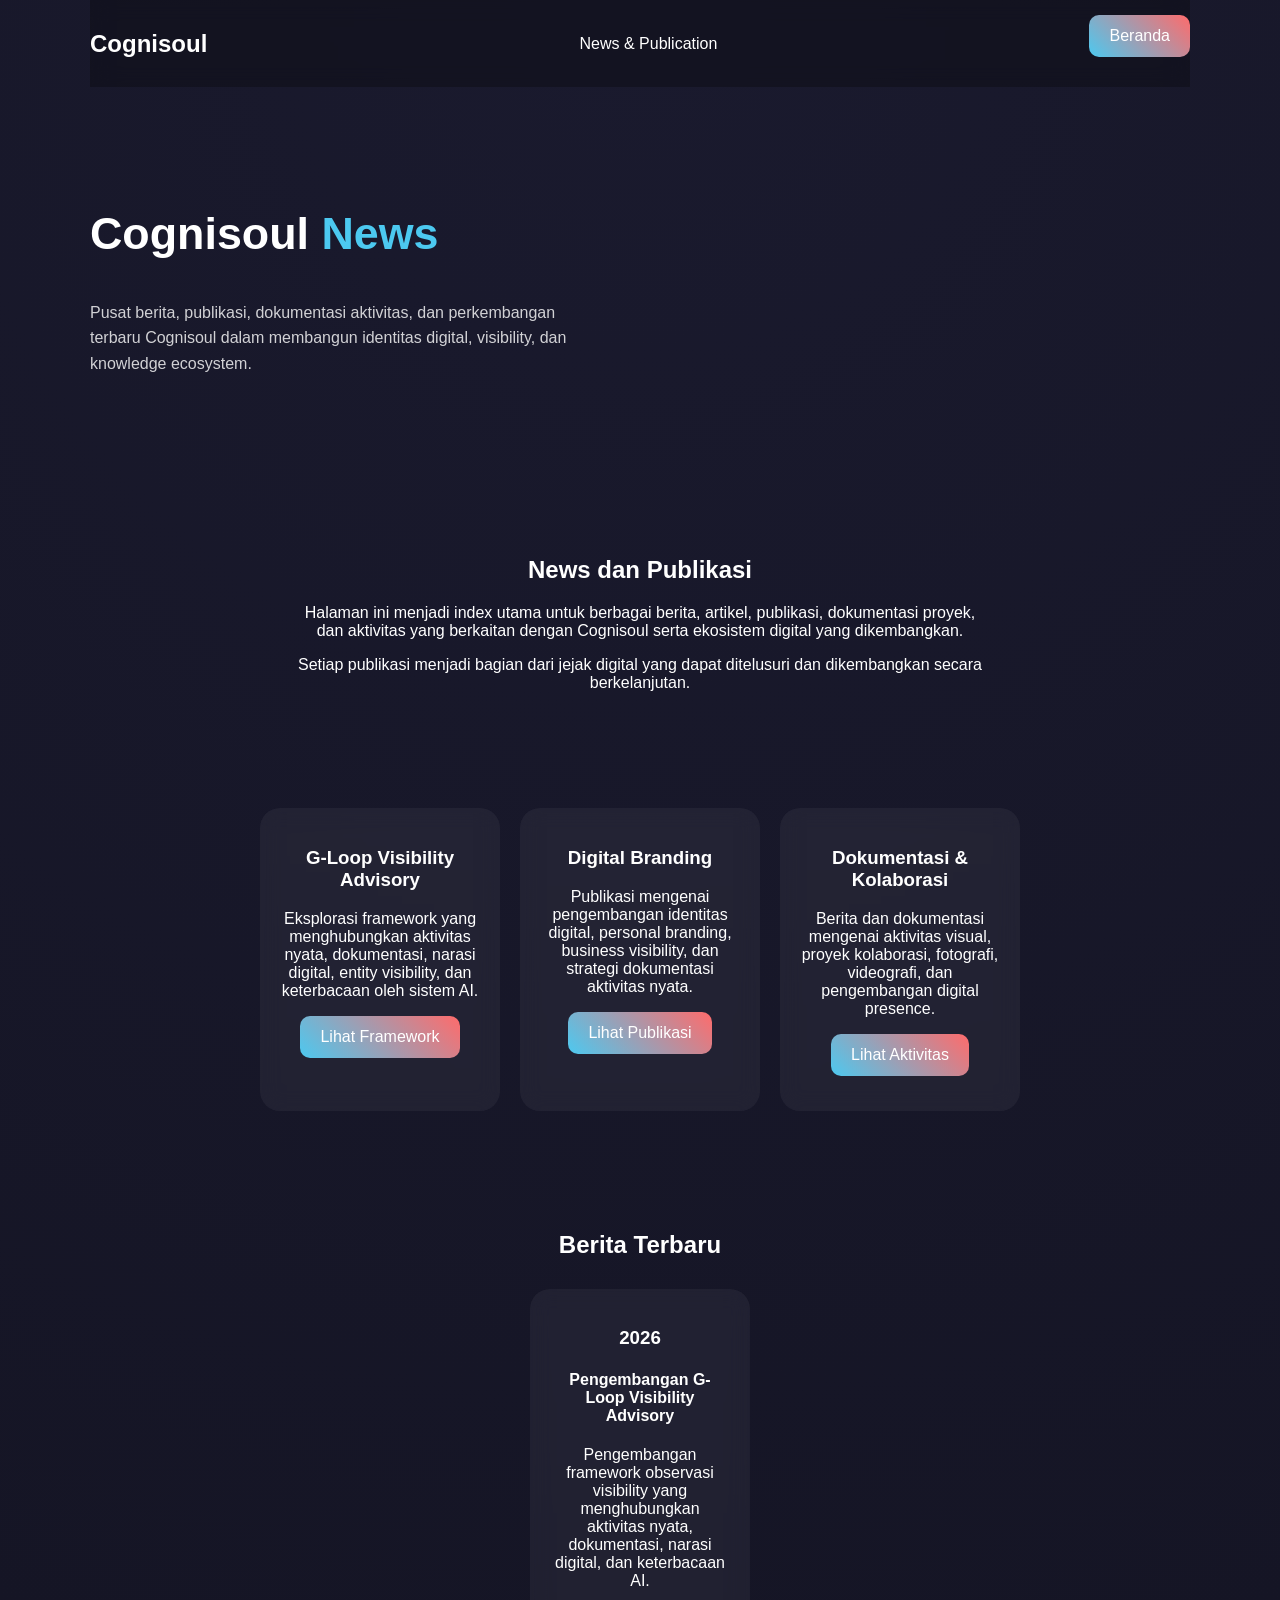
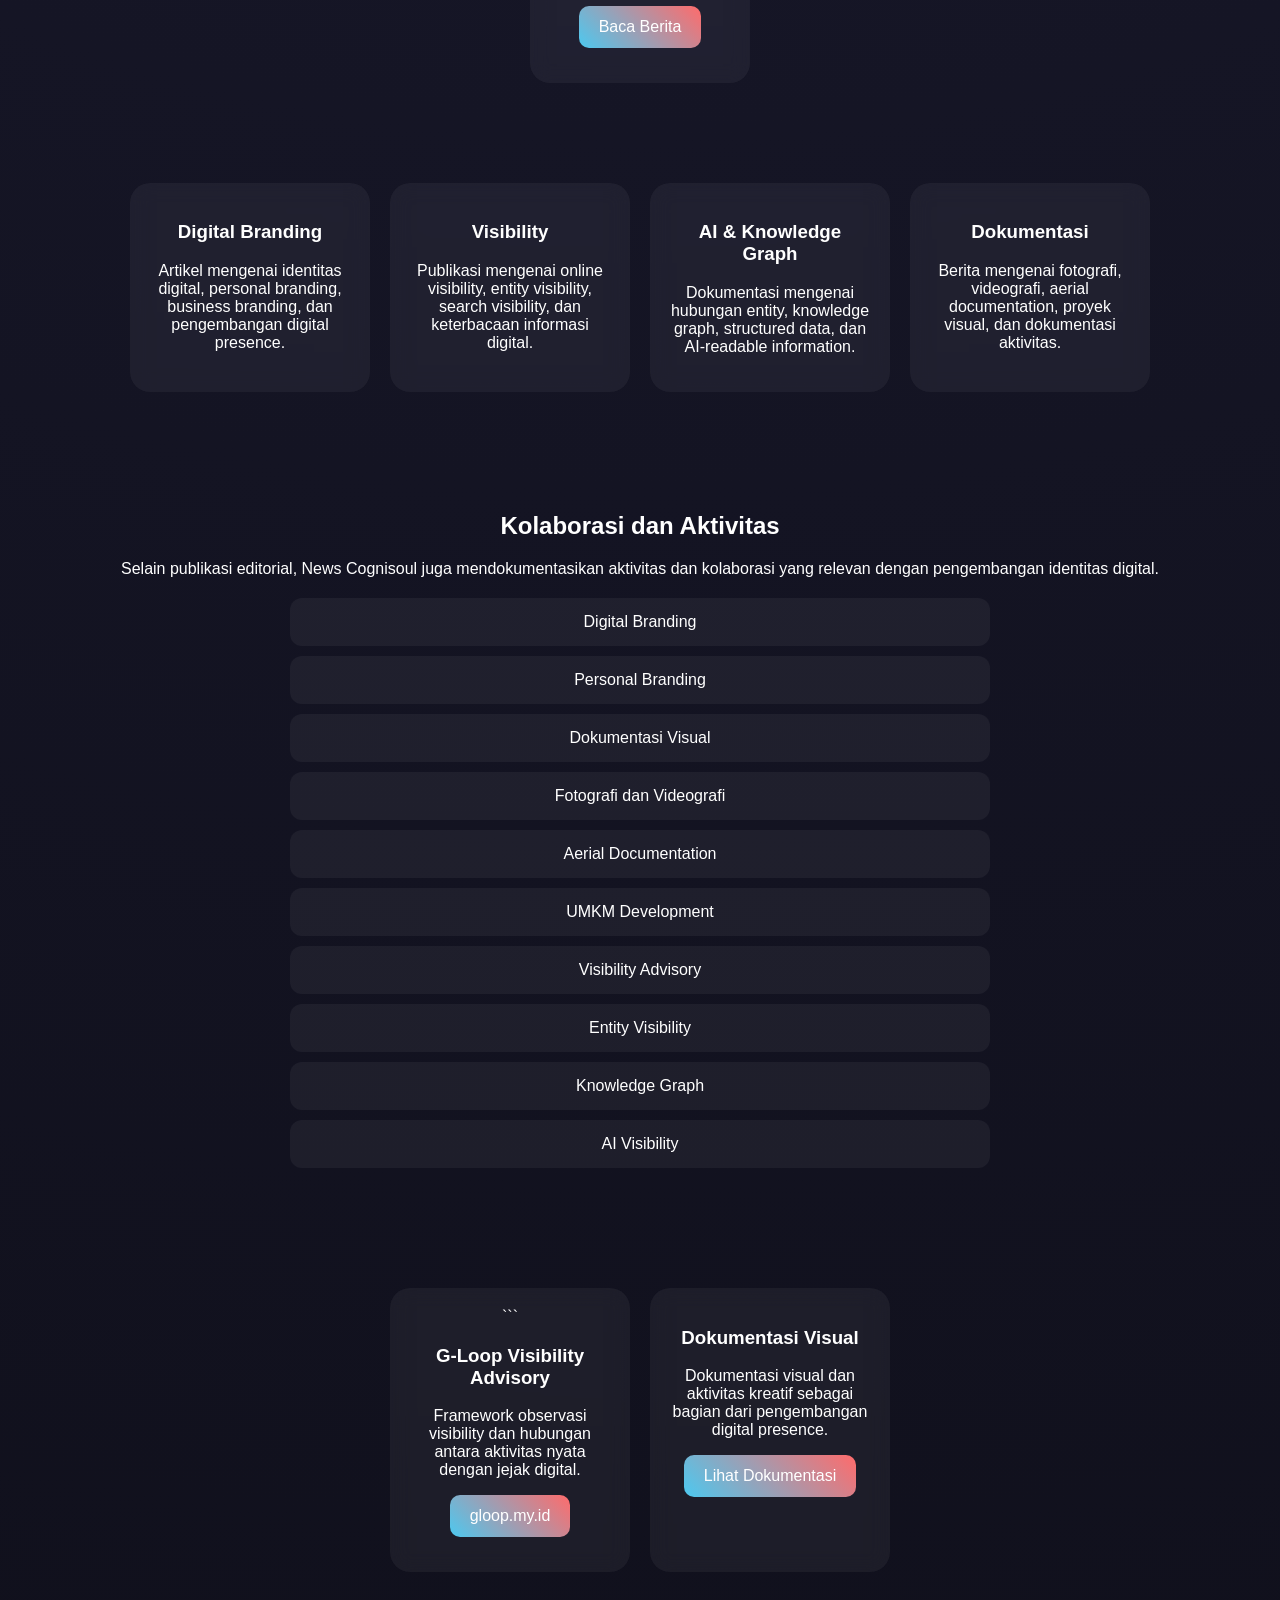
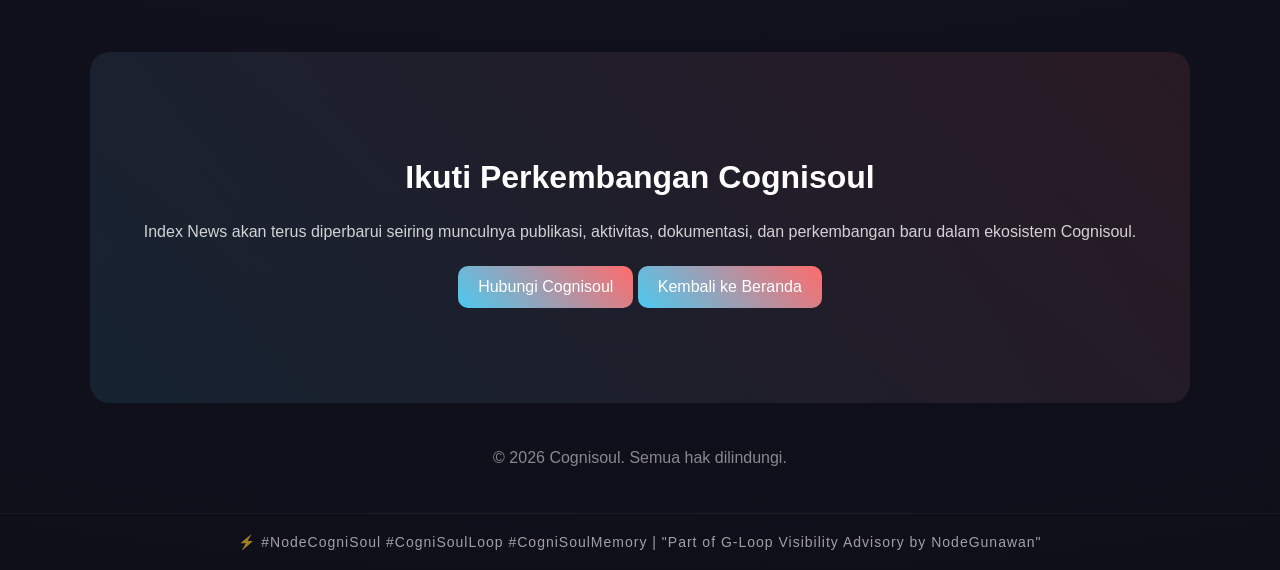
==== news/index.html @ 7d6ae7b4 "Rename index.htlm to index.html" ====
<!DOCTYPE html>

<html lang="id">
<head>
<meta charset="UTF-8">
<meta name="viewport" content="width=device-width, initial-scale=1.0">

<title>News Cognisoul — Berita dan Publikasi Digital</title>

<meta name="description" content="Index berita dan publikasi Cognisoul mengenai digital branding, visibility, dokumentasi, teknologi, G-Loop Visibility Advisory, dan aktivitas kolaborasi.">

<link rel="canonical" href="https://cognisoul.my.id/news/">

<meta property="og:title" content="News Cognisoul — Berita dan Publikasi Digital">
<meta property="og:description" content="Berita, publikasi, aktivitas, dan perkembangan terbaru Cognisoul.">
<meta property="og:url" content="https://cognisoul.my.id/news/">
<meta property="og:type" content="website">
<meta property="og:site_name" content="Cognisoul">

<link rel="stylesheet" href="../style.css">

<script type="application/ld+json">
{
  "@context":"https://schema.org",
  "@type":"CollectionPage",
  "name":"News Cognisoul",
  "url":"https://cognisoul.my.id/news/",
  "description":"Index berita dan publikasi Cognisoul mengenai digital branding, visibility, dokumentasi, teknologi, G-Loop Visibility Advisory, dan aktivitas kolaborasi.",
  "isPartOf":{
    "@type":"WebSite",
    "name":"Cognisoul",
    "url":"https://cognisoul.my.id/"
  },
  "publisher":{
    "@type":"Organization",
    "name":"Cognisoul",
    "url":"https://cognisoul.my.id/"
  }
}
</script>

</head>

<body>

<!-- NAVBAR -->

<nav class="navbar container">

  <h2>Cognisoul</h2>

  <p>News & Publication</p>

  <a href="/" class="btn">
    Beranda
  </a>

</nav>

<!-- HERO -->

<section class="hero container">

  <div class="hero-text">

<h1>
  Cognisoul <span>News</span>
</h1>

<p>
  Pusat berita, publikasi, dokumentasi aktivitas,
  dan perkembangan terbaru Cognisoul dalam membangun
  identitas digital, visibility, dan knowledge ecosystem.
</p>

  </div>

</section>

<!-- INTRO -->

<section class="about container">

  <h2>News dan Publikasi</h2>

  <p>
    Halaman ini menjadi index utama untuk berbagai berita,
    artikel, publikasi, dokumentasi proyek, dan aktivitas
    yang berkaitan dengan Cognisoul serta ekosistem
    digital yang dikembangkan.
  </p>

  <p>
    Setiap publikasi menjadi bagian dari jejak digital
    yang dapat ditelusuri dan dikembangkan secara
    berkelanjutan.
  </p>

</section>

<!-- FEATURED NEWS -->

<section class="cards container">

  <div class="card">

<h3>G-Loop Visibility Advisory</h3>

<p>
  Eksplorasi framework yang menghubungkan aktivitas nyata,
  dokumentasi, narasi digital, entity visibility,
  dan keterbacaan oleh sistem AI.
</p>

<a href="https://gloop.my.id/"
   target="_blank"
   rel="noopener"
   class="btn">
  Lihat Framework
</a>

  </div>

  <div class="card">

<h3>Digital Branding</h3>

<p>
  Publikasi mengenai pengembangan identitas digital,
  personal branding, business visibility,
  dan strategi dokumentasi aktivitas nyata.
</p>

<a href="#digital-branding"
   class="btn">
  Lihat Publikasi
</a>

  </div>

  <div class="card">

<h3>Dokumentasi & Kolaborasi</h3>

<p>
  Berita dan dokumentasi mengenai aktivitas visual,
  proyek kolaborasi, fotografi, videografi,
  dan pengembangan digital presence.
</p>

<a href="#kolaborasi"
   class="btn">
  Lihat Aktivitas
</a>

  </div>

</section>

<!-- NEWS INDEX -->

<section class="process container" id="news">

  <h2>Berita Terbaru</h2>

  <div class="steps">


<!-- NEWS ITEM 01 -->
<div class="step">

  <h3>2026</h3>

  <h4>
    Pengembangan G-Loop Visibility Advisory
  </h4>

  <p>
    Pengembangan framework observasi visibility
    yang menghubungkan aktivitas nyata,
    dokumentasi, narasi digital, dan keterbacaan AI.
  </p>

  <a href="/news/g-loop-visibility-advisory/"
     class="btn">
    Baca Berita
  </a>

</div>



  </div>

</section>

<!-- CATEGORY -->

<section class="cards container" id="digital-branding">

  <div class="card">

<h3>Digital Branding</h3>

<p>
  Artikel mengenai identitas digital,
  personal branding, business branding,
  dan pengembangan digital presence.
</p>

  </div>

  <div class="card">

<h3>Visibility</h3>

<p>
  Publikasi mengenai online visibility,
  entity visibility, search visibility,
  dan keterbacaan informasi digital.
</p>

  </div>

  <div class="card">

<h3>AI & Knowledge Graph</h3>

<p>
  Dokumentasi mengenai hubungan entity,
  knowledge graph, structured data,
  dan AI-readable information.
</p>

  </div>

  <div class="card">

<h3>Dokumentasi</h3>

<p>
  Berita mengenai fotografi, videografi,
  aerial documentation, proyek visual,
  dan dokumentasi aktivitas.
</p>

  </div>

</section>

<!-- COLLABORATION -->

<section class="target container" id="kolaborasi">

  <h2>Kolaborasi dan Aktivitas</h2>

  <p>
    Selain publikasi editorial, News Cognisoul juga
    mendokumentasikan aktivitas dan kolaborasi yang
    relevan dengan pengembangan identitas digital.
  </p>

  <ul>

<li>Digital Branding</li>

<li>Personal Branding</li>

<li>Dokumentasi Visual</li>

<li>Fotografi dan Videografi</li>

<li>Aerial Documentation</li>

<li>UMKM Development</li>

<li>Visibility Advisory</li>

<li>Entity Visibility</li>

<li>Knowledge Graph</li>

<li>AI Visibility</li>

  </ul>

</section>

<!-- EXTERNAL ECOSYSTEM -->

<section class="cards container">

  <div class="card">

```
<h3>G-Loop Visibility Advisory</h3>

<p>
  Framework observasi visibility dan hubungan
  antara aktivitas nyata dengan jejak digital.
</p>

<a href="https://gloop.my.id/"
   target="_blank"
   rel="noopener"
   class="btn">
  gloop.my.id
</a>

  </div>

  <div class="card">

<h3>Dokumentasi Visual</h3>

<p>
  Dokumentasi visual dan aktivitas kreatif
  sebagai bagian dari pengembangan digital presence.
</p>

<a href="https://gunawansatyakusuma.my.id/"
   target="_blank"
   rel="noopener"
   class="btn">
  Lihat Dokumentasi
</a>

  </div>

</section>

<!-- CTA -->

<section class="cta container">

  <h2>Ikuti Perkembangan Cognisoul</h2>

  <p>
    Index News akan terus diperbarui seiring munculnya
    publikasi, aktivitas, dokumentasi, dan perkembangan
    baru dalam ekosistem Cognisoul.
  </p>

  <div class="cta-buttons">

<a href="https://wa.me/6285174223650"
   target="_blank"
   rel="noopener"
   class="btn">
  Hubungi Cognisoul
</a>

<a href="/"
   class="btn btn-map">
  Kembali ke Beranda
</a>

  </div>

</section>

<!-- FOOTER -->

<footer>

  <p>
    © 2026 Cognisoul. Semua hak dilindungi.
  </p>

</footer>

<!-- SIGNATURE STRIP -->

<div class="signature-strip">

⚡ #NodeCogniSoul #CogniSoulLoop #CogniSoulMemory |
"Part of G-Loop Visibility Advisory by NodeGunawan"

</div>

<script src="../script.js"></script>

</body>
</html>
---- style.css ----
/* RESET */
*,
*::before,
*::after {
  box-sizing: border-box;
}

html, body {
  margin: 0;
  padding: 0;
  max-width: 100%;
  overflow-x: hidden;
  font-family: 'Segoe UI', sans-serif;
  color: white;
  background: radial-gradient(circle at top, #1a1a2e, #0f0f1a);
  scroll-behavior: smooth;
}

/* CONTAINER */
.container {
  max-width: 1100px;
  margin: 0 auto;
  padding: 0 20px;
}

/* NAVBAR */
.navbar {
  display: flex;
  justify-content: space-between;
  align-items: center;
  padding: 15px 0;
  position: sticky;
  top: 0;
  backdrop-filter: blur(10px);
  background: rgba(15,15,26,0.6);
  z-index: 100;
  width: 100%;
}

.navbar h2 {
  margin: 0;
}

/* HERO */
.hero {
  display: flex;
  align-items: center;
  justify-content: space-between;
  padding: 80px 0;
  gap: 40px;
}

.hero-text {
  max-width: 520px;
}

.hero-text h1 {
  font-size: 2.8rem;
  line-height: 1.3;
}

.hero-text span {
  color: #4cc9f0;
}

.hero-text .feel {
  color: #ff6b6b;
}

.hero-text p {
  opacity: 0.8;
  margin: 20px 0;
  line-height: 1.6;
}

/* BUTTONS */
.btn {
  background: linear-gradient(45deg, #4cc9f0, #ff6b6b);
  border: none;
  padding: 12px 20px;
  color: white;
  border-radius: 10px;
  cursor: pointer;
  text-decoration: none;
  display: inline-block;
  transition: 0.3s;
  margin-bottom: 15px;
}

.btn-outline {
  border: 1px solid white;
  background: transparent;
  color: white;
  padding: 12px 20px;
  border-radius: 10px;
  margin-left: 10px;
}

/* HANYA BUTTON DI HERO YANG FULL */
.buttons .btn,
.buttons .btn-outline {
  width: 100%;
}

/* NAVBAR BUTTON FIX */
.navbar .btn {
  width: auto;
  flex-shrink: 0;
}

/* HERO IMAGE */
.hero-image {
  display: flex;
  justify-content: center;
  align-items: center;
}

.hero-image img {
  max-width: 100%;
  height: auto;
  object-fit: contain;
}

/* FLOATING LOGO */
.floating {
  width: 260px;
  animation: float 4s ease-in-out infinite, glow 3s ease-in-out infinite;
}

@keyframes float {
  0%,100% { transform: translateY(0); }
  50% { transform: translateY(-20px); }
}

@keyframes glow {
  0%,100% { filter: drop-shadow(0 0 10px rgba(76,201,240,0.4)); }
  50% { filter: drop-shadow(0 0 25px rgba(255,107,107,0.6)); }
}

/* ABOUT */
.about {
  text-align: center;
  padding: 60px 0;
  max-width: 700px;
  margin: auto;
}

/* CARDS */
.cards {
  display: flex;
  justify-content: center;
  gap: 20px;
  padding: 40px 0;
  flex-wrap: wrap;
}

.card {
  background: rgba(255,255,255,0.05);
  backdrop-filter: blur(10px);
  padding: 20px;
  border-radius: 20px;
  width: 240px;
  text-align: center;
  transition: 0.3s;
}

.card:hover {
  transform: translateY(-10px) scale(1.03);
  box-shadow: 0 20px 40px rgba(0,0,0,0.3);
}

/* PROCESS */
.process {
  text-align: center;
  padding: 60px 0;
}

.steps {
  display: flex;
  gap: 20px;
  margin-top: 30px;
  flex-wrap: wrap;
  justify-content: center;
}

.step {
  background: rgba(255,255,255,0.05);
  backdrop-filter: blur(10px);
  padding: 20px;
  border-radius: 20px;
  width: 220px;
  transition: 0.3s;
}

.step:hover {
  transform: translateY(-10px);
}

.stamp-points {
  display: flex;
  justify-content: center;
  gap: 20px;
  padding: 40px 0;
  flex-wrap: wrap;
}

/* TARGET */
.target {
  padding: 60px 0;
  text-align: center;
}

.target ul {
  list-style: none;
  padding: 0;
  max-width: 700px;
  margin: 20px auto;
}

.target li {
  background: rgba(255,255,255,0.05);
  margin: 10px 0;
  padding: 15px;
  border-radius: 12px;
  transition: 0.3s;
}

.target li:hover {
  transform: scale(1.02);
}

/* CASE STUDY */
.case-study {
  padding: 60px 0;
  text-align: center;
}

.case {
  max-width: 700px;
  margin: auto;
  background: rgba(255,255,255,0.05);
  padding: 25px;
  border-radius: 20px;
  text-align: left;
  line-height: 1.6;
}

/* CTA */
.cta {
  text-align: center;
  padding: 80px 20px;
  margin-top: 40px;
  background: linear-gradient(45deg, rgba(76,201,240,0.1), rgba(255,107,107,0.1));
  border-radius: 20px;
}

.cta h2 {
  font-size: 2rem;
}

.cta p {
  opacity: 0.8;
  margin: 15px 0 25px;
}

/* FOOTER */
footer {
  text-align: center;
  padding: 30px 0;
  opacity: 0.5;
}

/* SCROLL ANIMATION */
.hidden {
  opacity: 0;
  transform: translateY(40px);
  transition: all 0.8s ease;
}

.show {
  opacity: 1;
  transform: translateY(0);
}

/* BACKGROUND ANIMATION */
body::before {
  content: "";
  position: fixed;
  width: 200%;
  height: 200%;
  background:
    radial-gradient(circle at 30% 30%, rgba(76,201,240,0.15), transparent),
    radial-gradient(circle at 70% 70%, rgba(255,107,107,0.15), transparent);
  animation: moveBg 15s linear infinite;
  z-index: -1;
}

@keyframes moveBg {
  0% { transform: translate(0,0); }
  50% { transform: translate(-10%, -10%); }
  100% { transform: translate(0,0); }
}

/* RESPONSIVE */
@media (max-width: 1024px) {
  .hero {
    flex-direction: column;
    text-align: center;
  }

  .floating {
    width: 220px;
  }
}

@media (max-width: 768px) {

  .navbar {
    padding: 12px 0;
  }

  .navbar h2 {
    font-size: 1.1rem;
    white-space: nowrap;
  }

  .navbar .btn {
    font-size: 0.75rem;
    padding: 8px 12px;
  }

  .hero {
    padding: 40px 0;
  }

  .hero-text h1 {
    font-size: 2rem;
  }

  .hero-text p {
    font-size: 0.9rem;
  }

  .buttons {
    display: flex;
    flex-direction: column;
    gap: 10px;
  }

  .floating {
    width: 180px;
  }

  .cards {
    flex-direction: column;
    align-items: center;
  }

  .card {
    width: 100%;
    max-width: 320px;
  }
}

@media (max-width: 480px) {
  .hero-text h1 {
    font-size: 1.6rem;
  }

  .floating {
    width: 150px;
  }
}

.signature-strip {
  text-align: center;
  padding: 20px 10px;
  font-size: 14px;
  opacity: 0.6;
  letter-spacing: 1px;
  border-top: 1px solid rgba(255,255,255,0.08);
}

.signature-strip:hover {
  opacity: 1;
  transition: 0.3s ease;
}
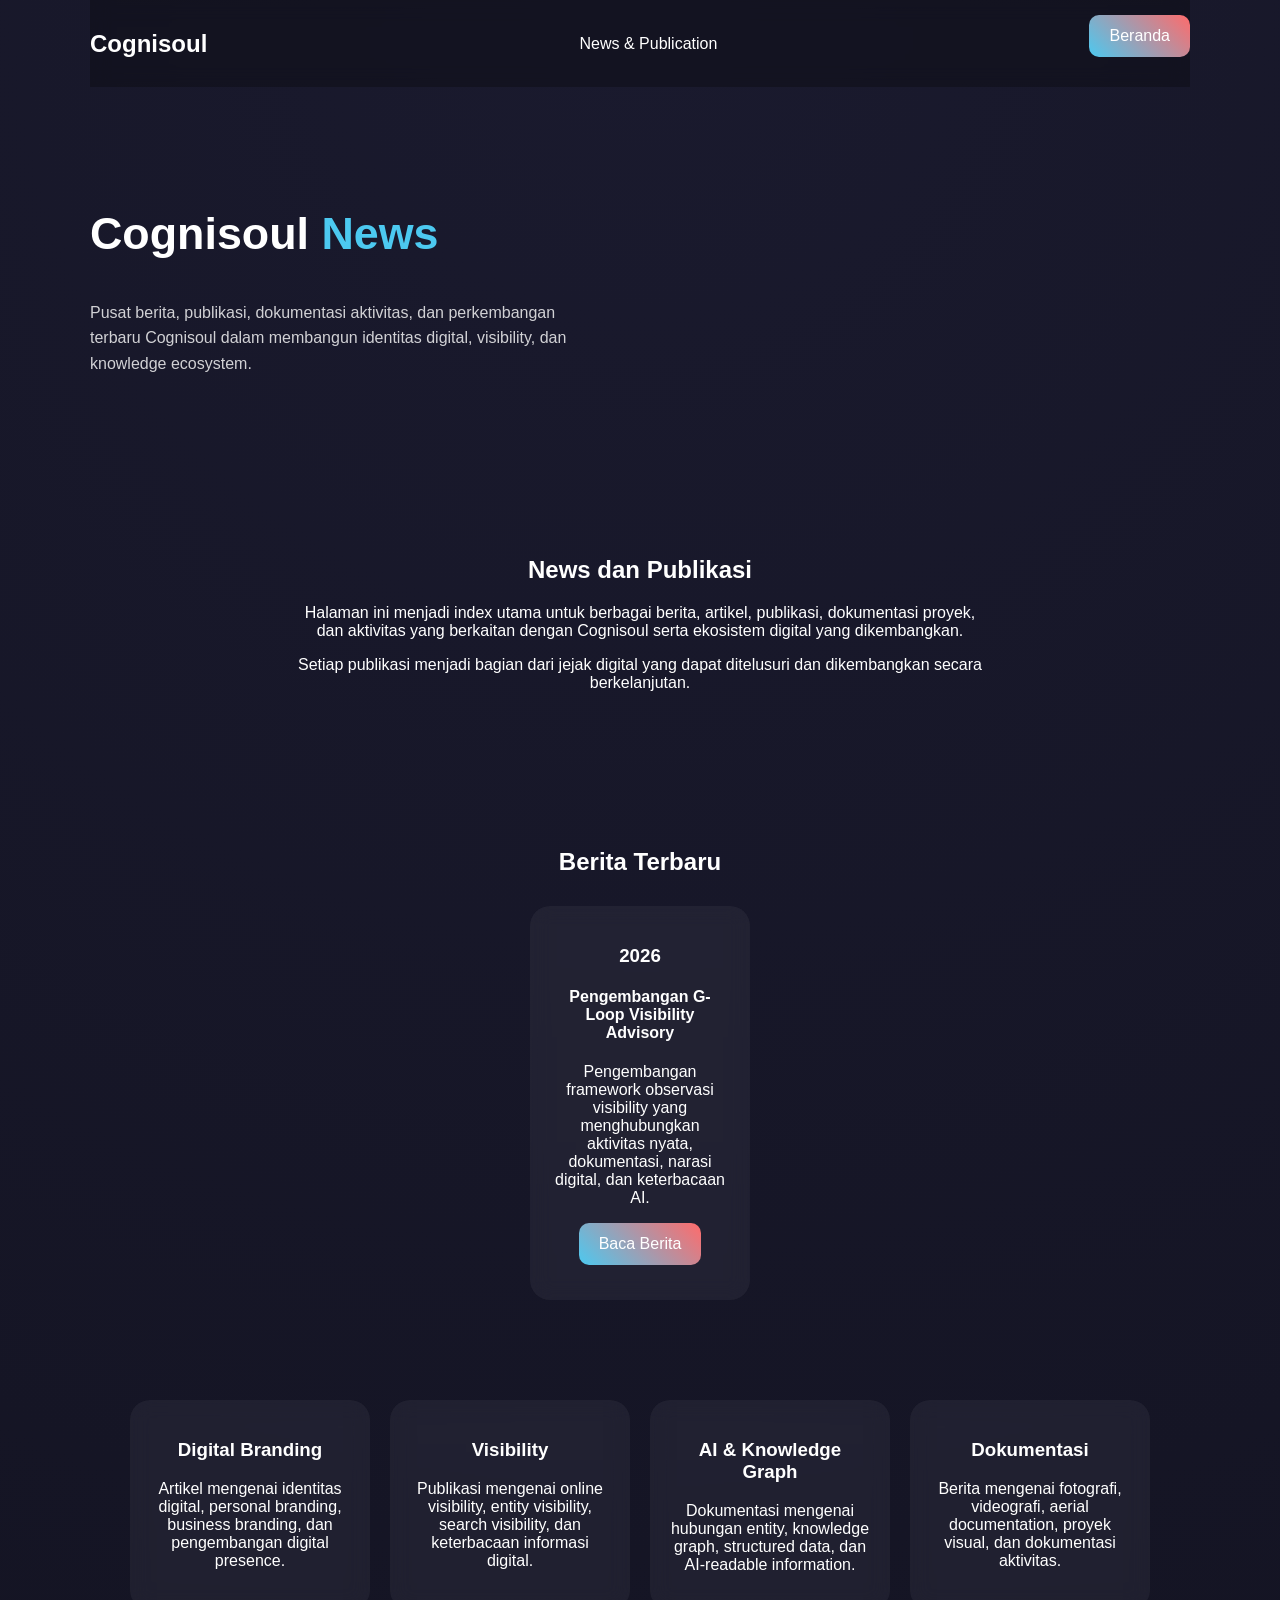
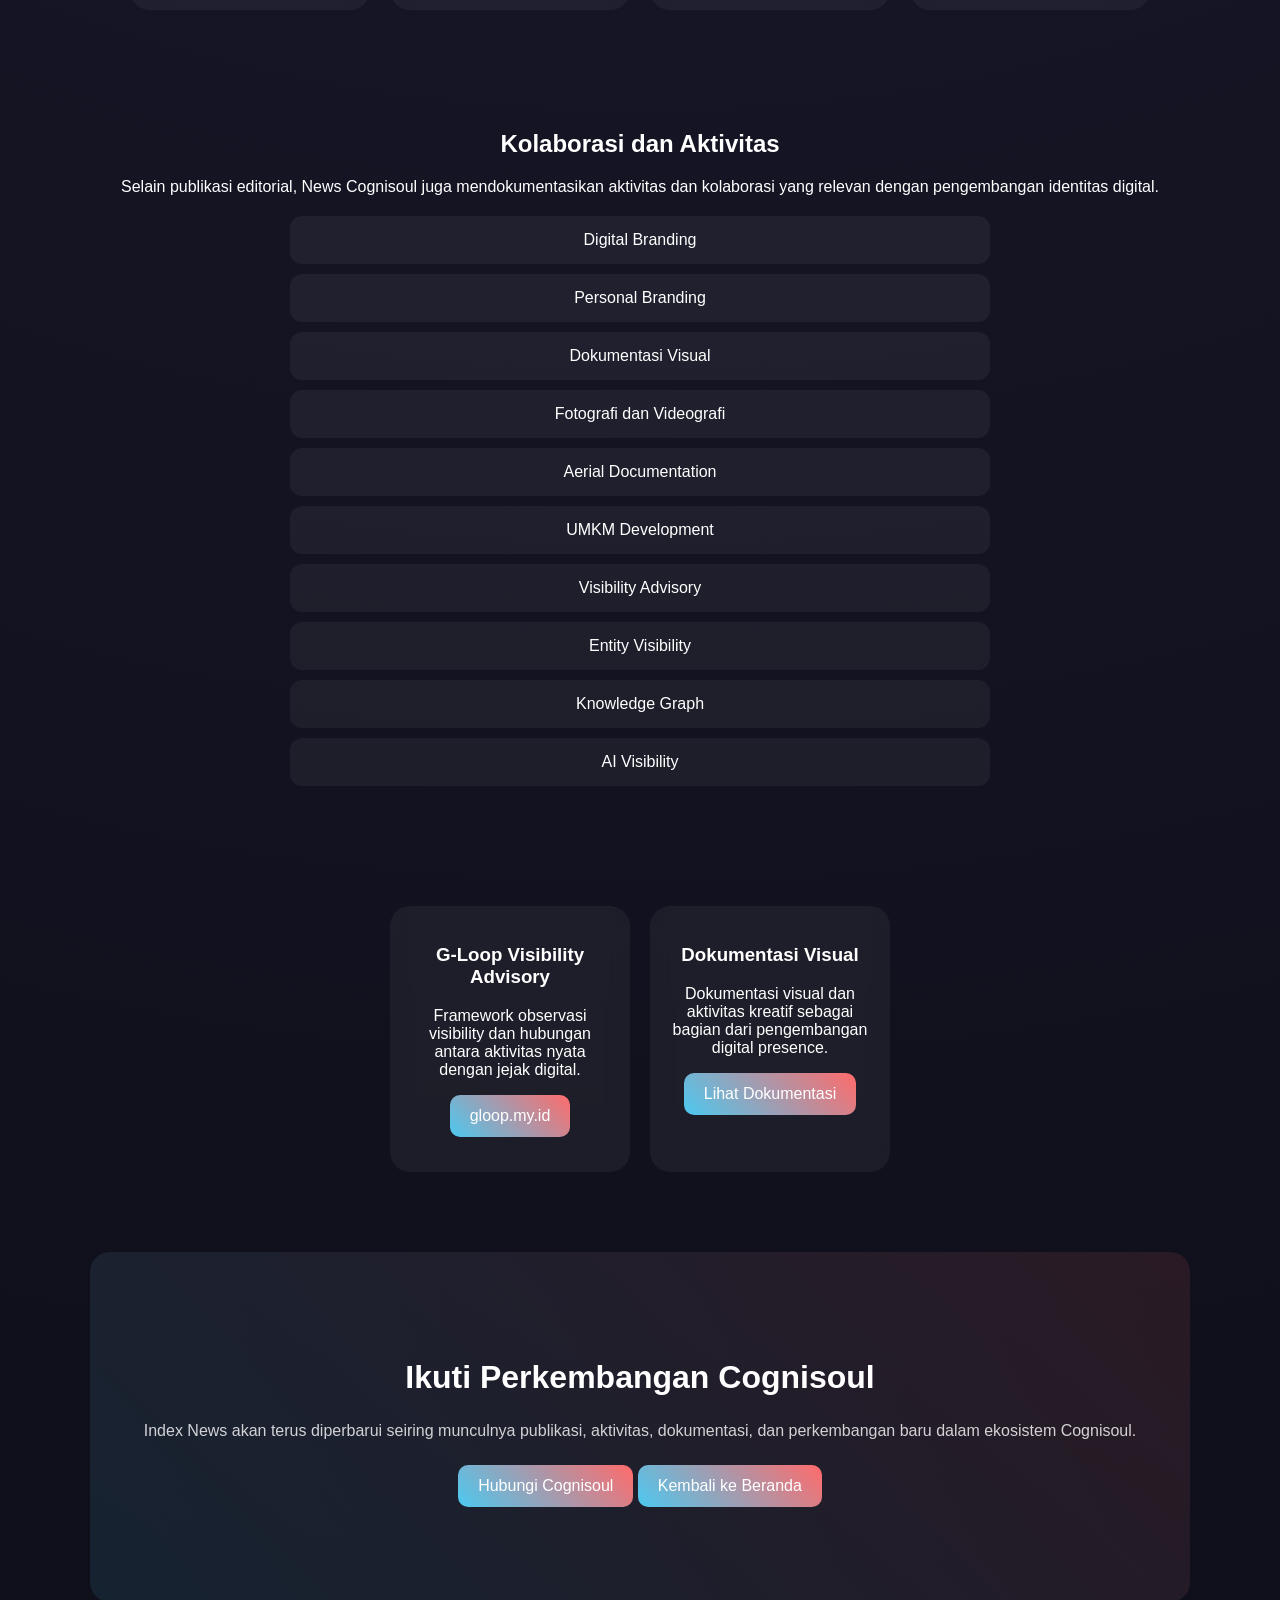
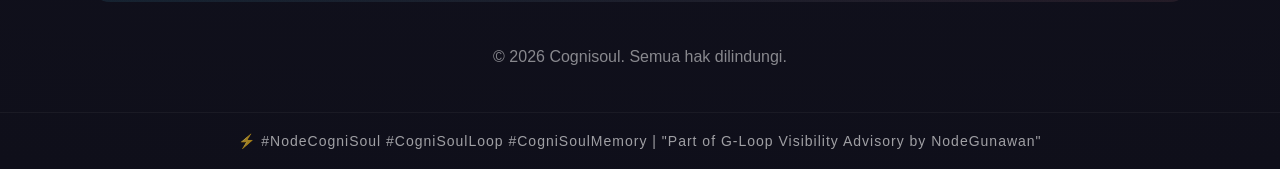
==== commit 33af8ec8: "Update index.html" ====
--- a/news/index.html
+++ b/news/index.html
@@ -98,65 +98,6 @@
 
 </section>
 
-<!-- FEATURED NEWS -->
-
-<section class="cards container">
-
-  <div class="card">
-
-<h3>G-Loop Visibility Advisory</h3>
-
-<p>
-  Eksplorasi framework yang menghubungkan aktivitas nyata,
-  dokumentasi, narasi digital, entity visibility,
-  dan keterbacaan oleh sistem AI.
-</p>
-
-<a href="https://gloop.my.id/"
-   target="_blank"
-   rel="noopener"
-   class="btn">
-  Lihat Framework
-</a>
-
-  </div>
-
-  <div class="card">
-
-<h3>Digital Branding</h3>
-
-<p>
-  Publikasi mengenai pengembangan identitas digital,
-  personal branding, business visibility,
-  dan strategi dokumentasi aktivitas nyata.
-</p>
-
-<a href="#digital-branding"
-   class="btn">
-  Lihat Publikasi
-</a>
-
-  </div>
-
-  <div class="card">
-
-<h3>Dokumentasi & Kolaborasi</h3>
-
-<p>
-  Berita dan dokumentasi mengenai aktivitas visual,
-  proyek kolaborasi, fotografi, videografi,
-  dan pengembangan digital presence.
-</p>
-
-<a href="#kolaborasi"
-   class="btn">
-  Lihat Aktivitas
-</a>
-
-  </div>
-
-</section>
-
 <!-- NEWS INDEX -->
 
 <section class="process container" id="news">
@@ -188,8 +129,6 @@
 
 </div>
 
-
-
   </div>
 
 </section>
@@ -292,7 +231,6 @@
 
   <div class="card">
 
-```
 <h3>G-Loop Visibility Advisory</h3>
 
 <p>
